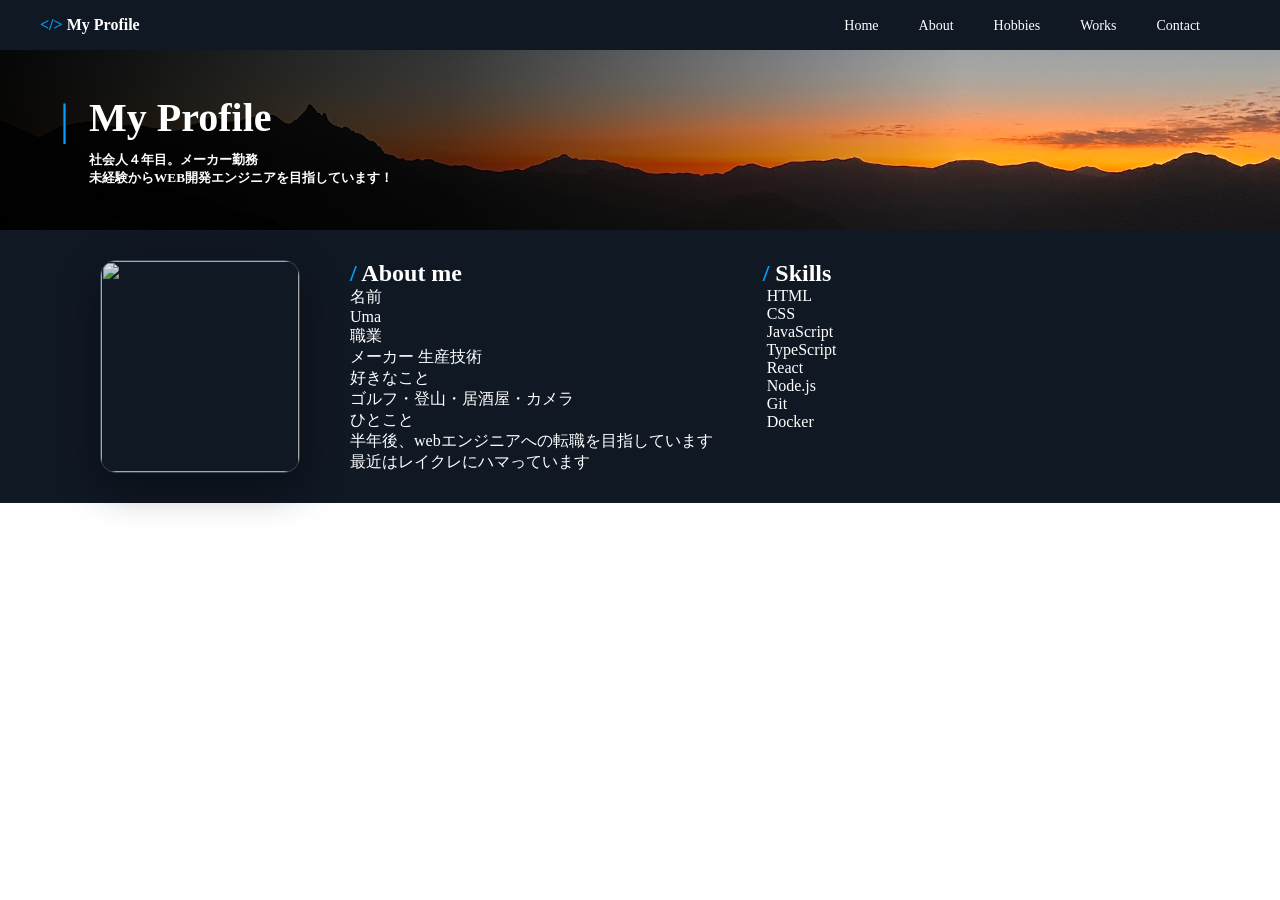
==== practice/profile-page/index.html @ 58698766 "added main section" ====
<!DOCTYPE html>
<html lang="en">
<head>
  <meta charset="UTF-8">
  <meta name="viewport" content="width=device-width, initial-scale=1.0">
  <title>Profile-page</title>
  <link rel="stylesheet" href="css/styles.css">
</head>
<body>
  <header>
    <a href="#" class="header-logo">
      <span class="logo-icon">&lt;/&gt;</span>
      <span class="logo-text">My Profile</span>
    </a>
    <nav>
      <ul>
        <li><a href="#Home">Home</a></li>
        <li><a href="#About">About</a></li>
        <li><a href="#Hobbies">Hobbies</a></li>
        <li><a href="#Works">Works</a></li>
        <li><a href="#Contact">Contact</a></li>
      </ul>
    </nav>
  </header>
  <div class="main-picture">
    <div class="main-picture-inner">
      <span class="main-picture-logo">|</span>
      <div class="main-picture-text">
        <h1>My Profile</h1>
        <h5>社会人４年目。メーカー勤務<br>
            未経験からWEB開発エンジニアを目指しています！
        </h5>
      </div>
    </div>
  </div>
  <main>
    <section id="About" class="myinfo content">
      <div class="mypic">
        <img src="C:\Users\kato-\OneDrive\ドキュメント\web-engineer-26weeks\practice\profile-page\images\mypic.jpg" alt="">
      </div>
      <div class="about-me">
        <h2><span>/</span>   About me</h2>
        <div class="about-row">
          <dt>名前</dt>
          <dd>Uma</dd>
        </div>
        <div class="about-row">
          <dt>職業</dt>
          <dd>メーカー 生産技術</dd>
        </div>
        <div class="about-row">
          <dt>好きなこと</dt>
          <dd>ゴルフ・登山・居酒屋・カメラ</dd>
        </div>
        <div class="about-row">
          <dt>ひとこと</dt>
          <dd>
            半年後、webエンジニアへの転職を目指しています<br>
            最近はレイクレにハマっています  
          </dd>
        </div>
      </div>
      <section class="skills" id="Skills">
        <h2><span>/</span>  Skills</h2>
        <div class="skills-grid">
          <div class="skill-item">
            <img src="images/html5.svg" alt="">
            <span>HTML</span>
          </div>
          <div class="skill-item">
            <img src="images/css3.svg" alt="">
            <span>CSS</span>
          </div>
          <div class="skill-item">
            <img src="images/javascript.svg" alt="">
            <span>JavaScript</span>
          </div>
          <div class="skill-item">
            <img src="images/typescript.svg" alt="">
            <span>TypeScript</span>
          </div>
          <div class="skill-item">
            <img src="images/react.svg" alt="">
            <span>React</span>
          </div>
          <div class="skill-item">
            <img src="images/nodejs.svg" alt="">
            <span>Node.js</span>
          </div>
          <div class="skill-item">
            <img src="images/git.svg" alt="">
            <span>Git</span>
          </div>
          <div class="skill-item">
            <img src="images/docker.svg" alt="">
            <span>Docker</span>
          </div>
      </section>
    </section>
  </main>
  <footer>

  </footer>
</body>
</html>
---- practice/profile-page/css/styles.css ----
/* リセット */
* {
  margin: 0;
  padding: 0;
  box-sizing: border-box;
}

/* ヘッダー */
header{
  width: 100%;
  height: 50px;
  display: flex;
  align-items: center;
  /* 要素の横並び位置を指定する */
  justify-content: space-between;
  padding: 0 40px;
  background-color: #101824;
}

header a{
  text-decoration: none;
}

.logo-icon{
  color: rgb(0, 162, 255);
  font-weight: bold;
}

.logo-text{
  color: white;
  font-weight: bold;
}

nav ul {
  list-style: none;
  display: flex;
}

nav a {
  color: white;
  font-size:  14px;
  margin-right: 40px;
}

/* main-picture */
.main-picture span{
  font-size: 45px;
  color: rgb(0, 162, 255) ;
}
.main-picture{
  display: flex;
  width: 100%;
  padding: 0 60px;
  align-items: center;
  height: 180px;
  background-image:
    linear-gradient(
      to right,
      rgba(0, 0, 0, 0.95) 0%,
      rgba(0, 0, 0, 0.65) 35%,
      rgba(0, 0, 0, 0) 75%
    ),
    url("../images/main-picture.jpg");

  background-size: cover;
  background-position: center;
  background-repeat: no-repeat;
}

.main-picture-inner{
  display: flex;
  align-items: flex-start;
}

.main-picture-text {
  margin:0 20px;
  color: white;
}

.main-picture-text h1 {
  font-size: 40px;
  margin-bottom: 10px;
}
/* main */
main {
  background-color: #101824;
}

/* About*/
#About {
  display:flex;
}

.content{
  padding: 30px 100px;
  color: white;
}

.mypic{
  width: 200px;
  aspect-ratio: 1 / 1;
  overflow: hidden;

  border-radius: 16px;
  border: 1px solid #344456;

  box-shadow: 0 15px 40px rgba(0, 0, 0, 0.4);
}
.mypic img{
  width: 100%;
  height: 100%;
  object-fit: cover;
  object-position: center;

  filter: brightness(0.85) contrast(1.1);
}

.about-me{
  margin-left: 50px;
}

.about-me span{
  color: rgb(0, 162, 255);
  font-weight: bold;
}

.skills{
  margin-left: 50px;
}

.skills h2 span{
  color: rgb(0, 162, 255);
  font-weight: bold;
}
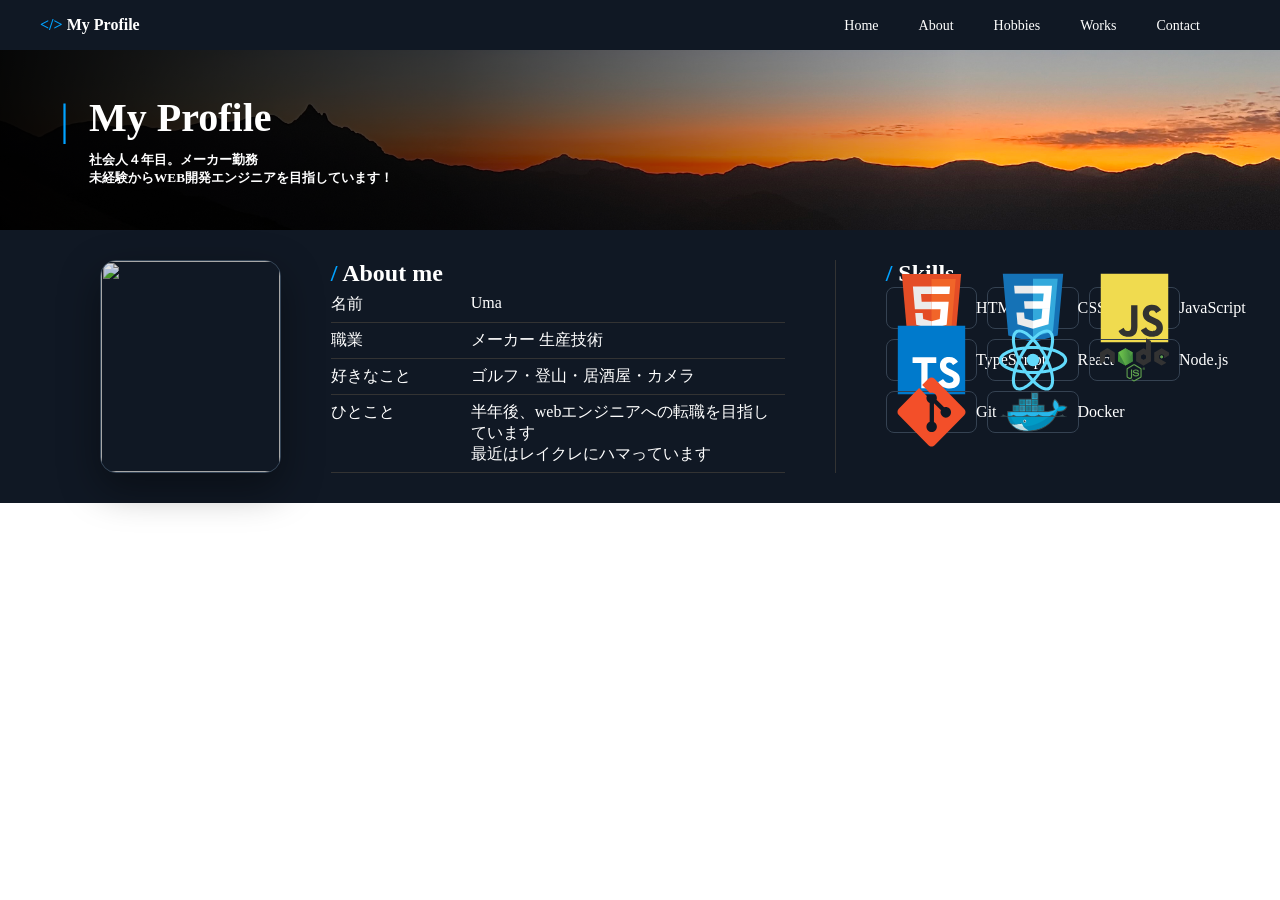
==== commit 90d797b3: "added html elements" ====
--- a/practice/profile-page/index.html
+++ b/practice/profile-page/index.html
@@ -64,35 +64,35 @@
         <h2><span>/</span>  Skills</h2>
         <div class="skills-grid">
           <div class="skill-item">
-            <img src="images/html5.svg" alt="">
+            <img src="./images/apps-logo/html5-original.svg" alt="">
             <span>HTML</span>
           </div>
           <div class="skill-item">
-            <img src="images/css3.svg" alt="">
+            <img src="./images/apps-logo/css3-original.svg" alt="">
             <span>CSS</span>
           </div>
           <div class="skill-item">
-            <img src="images/javascript.svg" alt="">
+            <img src="./images/apps-logo/javascript-original.svg" alt="">
             <span>JavaScript</span>
           </div>
           <div class="skill-item">
-            <img src="images/typescript.svg" alt="">
+            <img src="./images/apps-logo/typescript-original.svg" alt="">
             <span>TypeScript</span>
           </div>
           <div class="skill-item">
-            <img src="images/react.svg" alt="">
+            <img src="./images/apps-logo/react-original.svg" alt="">
             <span>React</span>
           </div>
           <div class="skill-item">
-            <img src="images/nodejs.svg" alt="">
+            <img src="./images/apps-logo/nodejs-original-wordmark.svg" alt="">
             <span>Node.js</span>
           </div>
           <div class="skill-item">
-            <img src="images/git.svg" alt="">
+            <img src="./images/apps-logo/git-original.svg" alt="">
             <span>Git</span>
           </div>
           <div class="skill-item">
-            <img src="images/docker.svg" alt="">
+            <img src="./images/apps-logo/docker-original.svg" alt="">
             <span>Docker</span>
           </div>
       </section>
--- a/practice/profile-page/css/styles.css
+++ b/practice/profile-page/css/styles.css
@@ -126,9 +126,38 @@
 
 .skills{
   margin-left: 50px;
+  padding-left: 50px;
+  border-left: 1px solid #333;
 }
 
 .skills h2 span{
   color: rgb(0, 162, 255);
   font-weight: bold;
-}+}
+
+.about-row{
+  display: grid;
+  grid-template-columns: 140px 1fr;
+  padding: 7px 0;
+  border-bottom: 1px solid #333;
+}
+
+/* Skills */
+.skills-grid{
+  display: grid;
+  grid-template-columns: repeat(3,minmax(0,1fr));
+  gap: 10px;
+}
+
+.skill-item {
+  display: flex;
+  align-items: center;
+  gap: 10px;
+
+  height: 42px;
+  padding: 0 10px;
+
+  border: 1px solid #354252;
+  border-radius: 8px;
+  box-sizing: border-box;
+}
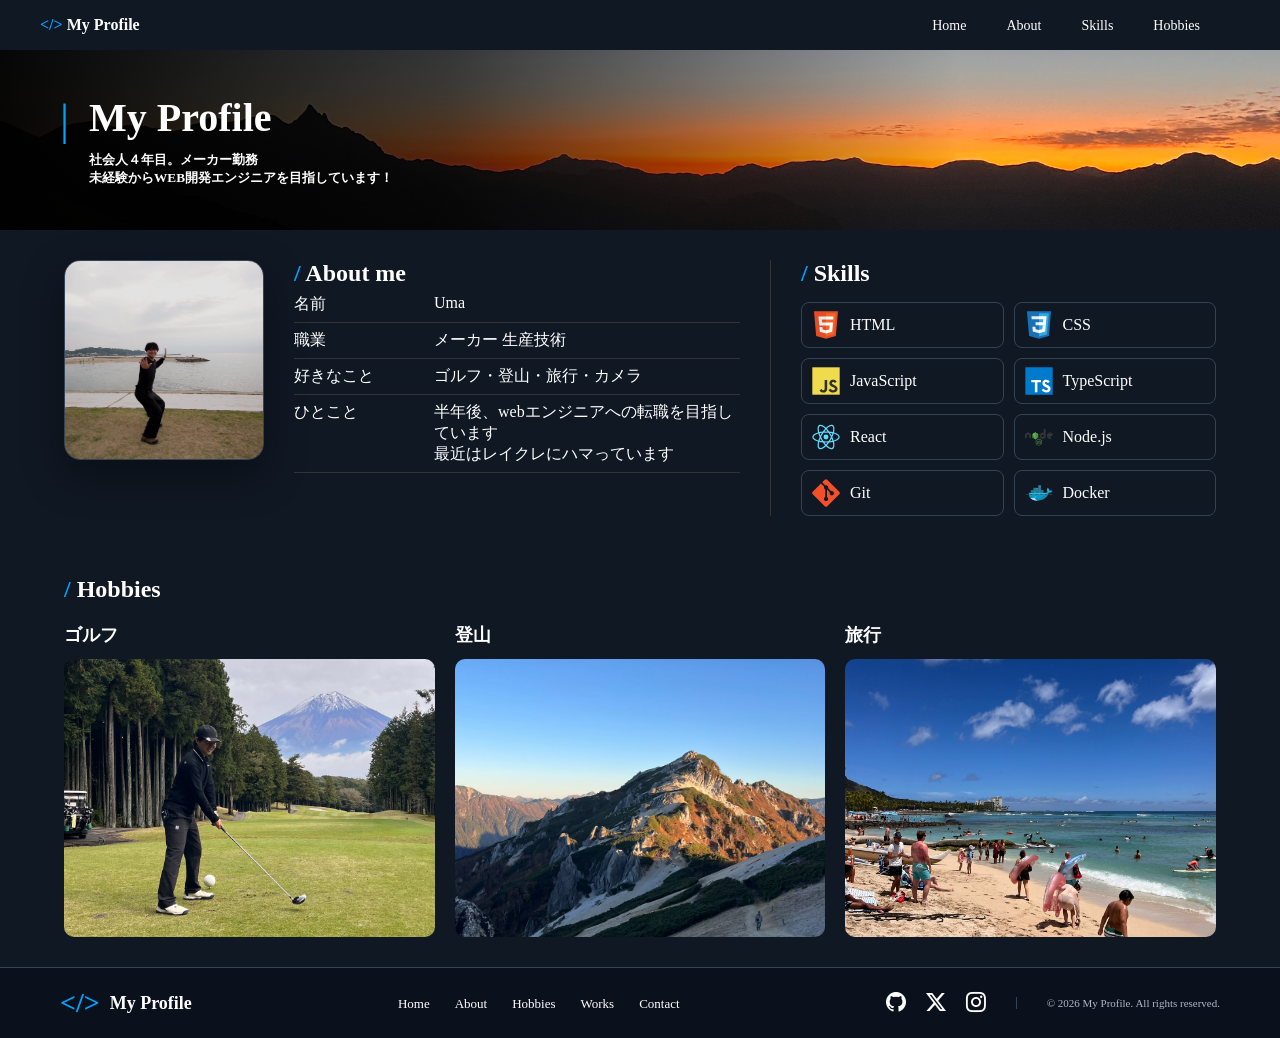
==== commit 8e6a423c: "feat: create profile page with HTML and CSS" ====
--- a/practice/profile-page/index.html
+++ b/practice/profile-page/index.html
@@ -4,7 +4,12 @@
   <meta charset="UTF-8">
   <meta name="viewport" content="width=device-width, initial-scale=1.0">
   <title>Profile-page</title>
+  <!-- 自作CSS -->
   <link rel="stylesheet" href="css/styles.css">
+
+  <!-- Bootstrap Icons -->
+  <link rel="stylesheet"
+    href="https://cdn.jsdelivr.net/npm/bootstrap-icons@1.13.1/font/bootstrap-icons.min.css">
 </head>
 <body>
   <header>
@@ -16,9 +21,8 @@
       <ul>
         <li><a href="#Home">Home</a></li>
         <li><a href="#About">About</a></li>
+        <li><a href="#Skills">Skills</a></li>
         <li><a href="#Hobbies">Hobbies</a></li>
-        <li><a href="#Works">Works</a></li>
-        <li><a href="#Contact">Contact</a></li>
       </ul>
     </nav>
   </header>
@@ -36,29 +40,32 @@
   <main>
     <section id="About" class="myinfo content">
       <div class="mypic">
-        <img src="C:\Users\kato-\OneDrive\ドキュメント\web-engineer-26weeks\practice\profile-page\images\mypic.jpg" alt="">
+        <img src="./images/mypic.jpg" alt="">
       </div>
       <div class="about-me">
         <h2><span>/</span>   About me</h2>
-        <div class="about-row">
-          <dt>名前</dt>
-          <dd>Uma</dd>
-        </div>
-        <div class="about-row">
-          <dt>職業</dt>
-          <dd>メーカー 生産技術</dd>
-        </div>
-        <div class="about-row">
-          <dt>好きなこと</dt>
-          <dd>ゴルフ・登山・居酒屋・カメラ</dd>
-        </div>
-        <div class="about-row">
-          <dt>ひとこと</dt>
-          <dd>
-            半年後、webエンジニアへの転職を目指しています<br>
-            最近はレイクレにハマっています  
-          </dd>
-        </div>
+        <dl>
+          <div class="about-row">
+            <dt>名前</dt>
+            <dd>Uma</dd>
+          </div>
+          <div class="about-row">
+            <dt>職業</dt>
+            <dd>メーカー 生産技術</dd>
+          </div>
+          <div class="about-row">
+            <dt>好きなこと</dt>
+            <dd>ゴルフ・登山・旅行・カメラ</dd>
+          </div>
+          <div class="about-row">
+            <dt>ひとこと</dt>
+            <dd>
+              半年後、webエンジニアへの転職を目指しています<br>
+              最近はレイクレにハマっています  
+            </dd>
+          </div>
+        </dl>
+        
       </div>
       <section class="skills" id="Skills">
         <h2><span>/</span>  Skills</h2>
@@ -95,11 +102,65 @@
             <img src="./images/apps-logo/docker-original.svg" alt="">
             <span>Docker</span>
           </div>
+        </div>
       </section>
+    </section>
+    <section id="Hobbies" class="hobbie content">
+      <h2><span>/</span>  Hobbies</h2>
+      <div class="golf">
+        <h3 class="hobbie-title">ゴルフ</h3>
+        <img src="./images/hobbies/golf1.jpg" alt="">
+      </div>
+      <div class="tozan">
+        <h3 class="hobbie-title">登山</h3>
+        <img src="./images/hobbies/tozan.jpg" alt="">
+      </div>
+      <div class="travel">
+        <h3 class="hobbie-title">旅行</h3>
+        <img src="./images/hobbies/travel.jpg" alt="">
+      </div>
     </section>
   </main>
   <footer>
+    <div class="footer-inner">
 
+      <!-- ロゴ -->
+      <a href="#Home" class="footer-logo">
+        <span class="footer-icon">&lt;/&gt;</span>
+        <span>My Profile</span>
+      </a>
+
+      <!-- ナビゲーション -->
+      <nav class="footer-nav" aria-label="フッターナビゲーション">
+        <ul>
+          <li><a href="#Home">Home</a></li>
+          <li><a href="#About">About</a></li>
+          <li><a href="#Hobbies">Hobbies</a></li>
+          <li><a href="#Works">Works</a></li>
+          <li><a href="#Contact">Contact</a></li>
+        </ul>
+      </nav>
+
+      <!-- SNSとコピーライト -->
+      <div class="footer-right">
+        <div class="footer-sns">
+          <a href="https://github.com/" aria-label="GitHub">
+            <i class="bi bi-github"></i>
+          </a>
+          <a href="https://x.com/" aria-label="X">
+            <i class="bi bi-twitter-x"></i>
+          </a>
+          <a href="https://www.instagram.com/" aria-label="Instagram">
+            <i class="bi bi-instagram"></i>
+          </a>
+        </div>
+
+        <p class="copyright">
+          &copy; 2026 My Profile. All rights reserved.
+        </p>
+      </div>
+
+    </div>
   </footer>
 </body>
 </html>
--- a/practice/profile-page/css/styles.css
+++ b/practice/profile-page/css/styles.css
@@ -88,11 +88,18 @@
 
 /* About*/
 #About {
-  display:flex;
-}
-
-.content{
-  padding: 30px 100px;
+  display: grid;
+  grid-template-columns:
+    200px minmax(0, 1fr) minmax(320px, 1fr);
+  gap: 30px;
+  align-items: start;
+}
+
+.content {
+  width: 100%;
+  max-width: 1200px;
+  margin: 0 auto;
+  padding: 30px 24px;
   color: white;
 }
 
@@ -115,8 +122,9 @@
   filter: brightness(0.85) contrast(1.1);
 }
 
-.about-me{
-  margin-left: 50px;
+.about-me {
+  margin-left: 0;
+  min-width: 0;
 }
 
 .about-me span{
@@ -124,10 +132,11 @@
   font-weight: bold;
 }
 
-.skills{
-  margin-left: 50px;
-  padding-left: 50px;
+.skills {
+  margin-left: 0;
+  padding-left: 30px;
   border-left: 1px solid #333;
+  min-width: 0;
 }
 
 .skills h2 span{
@@ -143,10 +152,12 @@
 }
 
 /* Skills */
-.skills-grid{
+.skills-grid {
   display: grid;
-  grid-template-columns: repeat(3,minmax(0,1fr));
+  grid-template-columns:
+    repeat(auto-fit, minmax(min(100%, 150px), 1fr));
   gap: 10px;
+  margin-top: 15px;
 }
 
 .skill-item {
@@ -154,10 +165,176 @@
   align-items: center;
   gap: 10px;
 
-  height: 42px;
-  padding: 0 10px;
+  min-width: 0;
+  min-height: 42px;
+  padding: 8px 10px;
 
   border: 1px solid #354252;
   border-radius: 8px;
-  box-sizing: border-box;
-}
+}
+
+.skill-item img {
+  width: 28px;
+  height: 28px;
+  object-fit: contain;
+  flex-shrink: 0;
+}
+/* hobbies */
+
+
+.hobbie span{
+  color: rgb(0, 162, 255);
+  font-weight: bold;
+}
+
+/* Hobbies */
+.hobbie {
+  display: grid;
+  grid-template-columns: repeat(3, minmax(0, 1fr));
+  gap: 20px;
+}
+
+/* 見出しを横3列分に広げる */
+.hobbie > h2 {
+  grid-column: 1 / -1;
+}
+
+/* 各写真の共通設定 */
+.hobbie img {
+  display: block;
+  width: 100%;
+  aspect-ratio: 4 / 3;
+  object-fit: cover;
+  border-radius: 10px;
+}
+
+/* 趣味のタイトル */
+.hobbie-title {
+  margin-bottom: 12px;
+  font-size: 18px;
+}
+
+/* footer */
+/* ====================
+   Footer
+==================== */
+
+footer {
+  width: 100%;
+  background-color: #0b111c;
+  border-top: 1px solid #344456;
+}
+
+.footer-inner {
+  max-width: 1200px;
+  min-height: 70px;
+  margin: 0 auto;
+  padding: 15px 20px;
+
+  display: flex;
+  align-items: center;
+  justify-content: space-between;
+  gap: 30px;
+}
+
+/* ロゴ */
+.footer-logo {
+  display: flex;
+  align-items: center;
+  gap: 10px;
+
+  color: white;
+  font-size: 18px;
+  font-weight: bold;
+  text-decoration: none;
+  white-space: nowrap;
+}
+
+.footer-icon {
+  color: rgb(0, 162, 255);
+  font-size: 28px;
+}
+
+/* ナビゲーション */
+.footer-nav ul {
+  display: flex;
+  gap: 25px;
+  list-style: none;
+}
+
+.footer-nav a {
+  color: white;
+  font-size: 13px;
+  text-decoration: none;
+  margin-right: 0;
+  white-space: nowrap;
+}
+
+.footer-nav a:hover {
+  color: rgb(0, 162, 255);
+}
+
+/* SNSとコピーライト */
+.footer-right {
+  display: flex;
+  align-items: center;
+  gap: 30px;
+}
+
+.footer-sns {
+  display: flex;
+  align-items: center;
+  gap: 20px;
+}
+
+.footer-sns a {
+  color: white;
+  font-size: 20px;
+  text-decoration: none;
+}
+
+.footer-sns a:hover {
+  color: rgb(0, 162, 255);
+}
+
+.copyright {
+  border-left: 1px solid #344456;
+  padding-left: 30px;
+
+  color: #aeb8c6;
+  font-size: 11px;
+  white-space: nowrap;
+}
+
+/* 画面が狭い場合 */
+@media (max-width: 1100px) {
+  .footer-inner {
+    flex-wrap: wrap;
+    justify-content: center;
+  }
+}
+
+@media (max-width: 600px) {
+  .footer-inner {
+    flex-direction: column;
+    gap: 20px;
+  }
+
+  .footer-nav ul {
+    flex-wrap: wrap;
+    justify-content: center;
+    gap: 15px;
+  }
+
+  .footer-right {
+    flex-direction: column;
+    gap: 15px;
+  }
+
+  .copyright {
+    border-left: none;
+    padding-left: 0;
+    white-space: normal;
+    text-align: center;
+  }
+}
